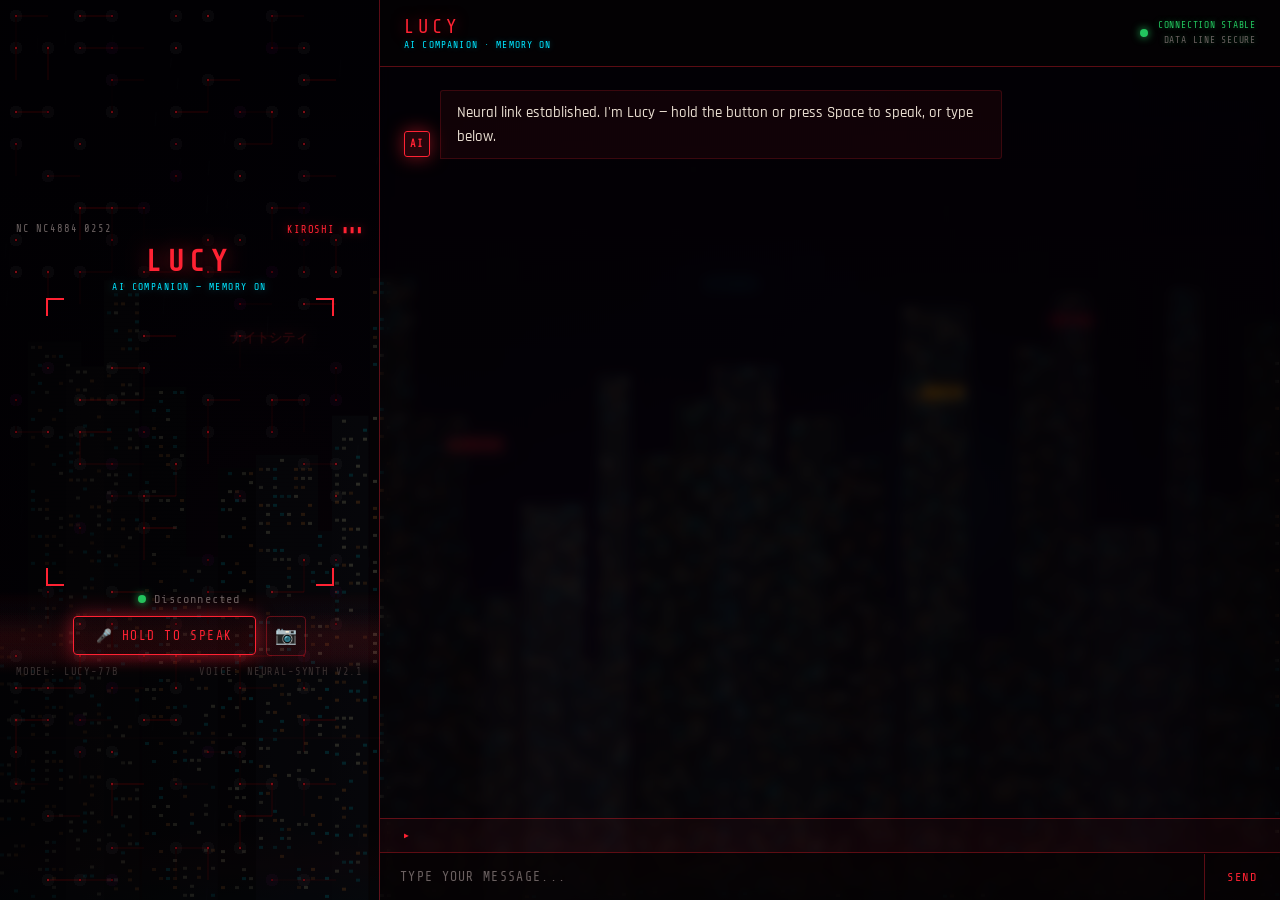
==== static/index.html @ e0f34bc4 "Lucy AI - initial commit" ====
<!DOCTYPE html>
<html lang="en">
<head>
  <meta charset="UTF-8">
  <meta name="viewport" content="width=device-width, initial-scale=1.0">
  <title>LUCY — AI COMPANION</title>
  <link rel="preconnect" href="https://fonts.googleapis.com">
  <link href="https://fonts.googleapis.com/css2?family=Share+Tech+Mono&family=Rajdhani:wght@400;600;700&display=swap" rel="stylesheet">
  <link rel="stylesheet" href="/static/style.css">
</head>
<body>

<canvas id="bg-canvas"></canvas>
<div id="bg-overlay"></div>

<div id="app">

  <!-- ── Character panel ── -->
  <div id="character-panel">
    <canvas id="hack-canvas"></canvas>

    <div class="hud-row top-hud">
      <span class="hud-tag">NC NC4884 0252</span>
      <span class="hud-tag accent">KIROSHI ▮▮▮</span>
    </div>

    <div id="character-name">LUCY</div>
    <div id="character-sub">AI COMPANION — MEMORY ON</div>

    <div id="live2d-wrapper">
      <canvas id="live2d-canvas"></canvas>
      <div id="lucy-wrap">
        <canvas id="lucy-canvas"></canvas>
        <div id="mouth-open-anim"></div>
      </div>
      <div class="frame-corner tl"></div>
      <div class="frame-corner tr"></div>
      <div class="frame-corner bl"></div>
      <div class="frame-corner br"></div>
      <div class="scanlines"></div>
    </div>

    <div id="status-row">
      <div id="status-dot"></div>
      <span id="status-text">READY_</span>
    </div>

    <div id="controls">
      <button id="ptt-btn" title="Hold SPACE or hold this button">
        <span id="ptt-icon">🎤</span>
        <span id="ptt-label">HOLD TO SPEAK</span>
      </button>
      <button id="cam-btn" title="Toggle camera">📷</button>
    </div>

    <div id="camera-wrap">
      <video id="camera-feed" autoplay muted playsinline title="Click to snap"></video>
      <div id="snap-overlay">
        <img id="snap-img" src="" alt="" title="Click to re-snap">
      </div>
    </div>

    <div class="hud-row bottom-hud">
      <span class="hud-tag dim">MODEL: LUCY-77B</span>
      <span class="hud-tag dim">VOICE: NEURAL-SYNTH V2.1</span>
    </div>
  </div>

  <!-- ── Chat panel ── -->
  <div id="chat-panel">
    <div id="chat-header">
      <div>
        <div id="chat-title">LUCY</div>
        <div id="chat-subtitle">AI COMPANION · MEMORY ON</div>
      </div>
      <div id="conn-status">
        <div id="header-dot"></div>
        <span class="conn-label">CONNECTION STABLE<br><span class="dim">DATA LINE SECURE</span></span>
      </div>
    </div>

    <div id="messages"></div>

    <div id="live-transcript" hidden>
      <span id="transcript-text"></span>
    </div>

    <div id="snap-attached" hidden>
      <img id="snap-img" src="" alt="">
      <span id="snap-clear-btn">✕</span>
    </div>
    <div id="text-input-row">
      <input id="text-input" type="text" placeholder="TYPE YOUR MESSAGE..." autocomplete="off" spellcheck="false">
      <button id="send-btn">SEND</button>
    </div>
  </div>

</div>

<script src="https://cubism.live2d.com/sdk-web/cubismcore/live2dcubismcore.min.js"></script>
<script src="https://cdn.jsdelivr.net/npm/pixi.js@6.5.10/dist/pixi.min.js"></script>
<script src="https://cdn.jsdelivr.net/npm/pixi-live2d-display@0.4.0/dist/cubism4.min.js"></script>
<script src="/static/app.js"></script>
</body>
</html>
---- static/style.css ----
/* ─── Reset & base ─────────────────────────────────────── */
*, *::before, *::after { box-sizing: border-box; margin: 0; padding: 0; }

:root {
  --red:       #ff2233;
  --dark-red:  #cc0011;
  --red-glow:  rgba(255, 34, 51, 0.5);
  --cyan:      #00e5ff;
  --cyan-dim:  rgba(0, 229, 255, 0.15);
  --bg:        #070a0f;
  --panel:     rgba(8, 4, 6, 0.88);
  --border:    rgba(255, 34, 51, 0.35);
  --text:      #e8ddd0;
  --text-dim:  #6a6060;
  --glow:      0 0 18px var(--red-glow);
}

html, body { height: 100%; overflow: hidden; }

body {
  font-family: 'Rajdhani', 'Segoe UI', system-ui, sans-serif;
  background: var(--bg);
  color: var(--text);
  user-select: none;
}

/* ─── Background ────────────────────────────────────────── */
#bg-canvas {
  position: fixed; inset: 0; z-index: 0;
  width: 100%; height: 100%;
}
#bg-overlay {
  position: fixed; inset: 0; z-index: 1;
  background:
    linear-gradient(90deg, rgba(4,2,6,0.82) 0%, rgba(4,2,6,0.45) 30%, rgba(4,2,6,0.25) 60%, rgba(4,2,6,0.6) 100%);
  pointer-events: none;
}

/* ─── Layout ────────────────────────────────────────────── */
#app {
  position: relative; z-index: 2;
  display: flex;
  height: 100vh;
}

/* ─── Character panel ───────────────────────────────────── */
#character-panel {
  width: 380px;
  flex-shrink: 0;
  display: flex;
  flex-direction: column;
  align-items: center;
  justify-content: center;
  padding: 20px 16px;
  gap: 10px;
  border-right: 1px solid var(--border);
  background: transparent;
  position: relative;
  overflow: hidden;
}

#hack-canvas {
  position: absolute;
  inset: 0;
  width: 100%;
  height: 100%;
  z-index: 0;
  opacity: 0.85;
}

#character-panel > *:not(#hack-canvas) {
  position: relative;
  z-index: 1;
}

/* HUD rows */
.hud-row {
  width: 100%;
  display: flex;
  justify-content: space-between;
  align-items: center;
}
.hud-tag {
  font-family: 'Share Tech Mono', monospace;
  font-size: 0.65rem;
  color: var(--text-dim);
  letter-spacing: 0.08em;
}
.hud-tag.accent { color: var(--red); text-shadow: 0 0 8px var(--red-glow); }
.hud-tag.dim    { color: #3a3030; }

#character-name {
  font-family: 'Share Tech Mono', monospace;
  font-size: 1.8rem;
  font-weight: 700;
  letter-spacing: 0.2em;
  color: var(--red);
  text-shadow: 0 0 20px var(--red-glow), 0 0 40px rgba(255,34,51,0.2);
}

#character-sub {
  font-family: 'Share Tech Mono', monospace;
  font-size: 0.6rem;
  color: var(--cyan);
  letter-spacing: 0.15em;
  text-shadow: 0 0 8px rgba(0,229,255,0.4);
  margin-top: -6px;
}

/* ── Lucy frame ── */
#live2d-wrapper {
  position: relative;
  width: 280px;
  height: 280px;
}

/* Corner bracket decorations */
.frame-corner {
  position: absolute;
  width: 18px; height: 18px;
  border-color: var(--red);
  border-style: solid;
  z-index: 5;
}
.frame-corner.tl { top: -4px; left: -4px; border-width: 2px 0 0 2px; }
.frame-corner.tr { top: -4px; right: -4px; border-width: 2px 2px 0 0; }
.frame-corner.bl { bottom: -4px; left: -4px; border-width: 0 0 2px 2px; }
.frame-corner.br { bottom: -4px; right: -4px; border-width: 0 2px 2px 0; }

/* Scanline overlay */
.scanlines {
  position: absolute; inset: 0; z-index: 4;
  background: repeating-linear-gradient(
    0deg,
    transparent,
    transparent 3px,
    rgba(0,0,0,0.08) 3px,
    rgba(0,0,0,0.08) 4px
  );
  pointer-events: none;
  border-radius: 4px;
}

#live2d-canvas {
  position: absolute; inset: 0;
  width: 100%; height: 100%;
  display: none;
}

/* ── Lucy PNG ── */
#lucy-wrap {
  position: relative;
  width: 280px;
  height: 280px;
  animation: idle-breathe 4s ease-in-out infinite;
  transform-origin: center bottom;
  filter: drop-shadow(0 0 20px rgba(255,34,51,0.2));
}

#lucy-canvas {
  width: 100%;
  height: 100%;
  pointer-events: none;
  user-select: none;
}

#mouth-open-anim {
  position: absolute;
  background: #c05060;
  border-radius: 2px 2px 50% 50%;
  box-shadow: inset 0 2px 4px rgba(80,0,20,0.3);
  transform: scaleY(0);
  transform-origin: top center;
  transition: transform 0.08s ease;
  pointer-events: none;
}

#lucy-wrap.talking { animation: talking-bounce 0.28s ease-in-out infinite alternate; }
#lucy-wrap.thinking { animation: thinking-sway 1.2s ease-in-out infinite alternate; }

@keyframes idle-breathe {
  0%, 100% { transform: translateY(0px);  }
  50%       { transform: translateY(-6px); }
}
@keyframes talking-bounce {
  from { transform: translateY(0px); }
  to   { transform: translateY(-4px); }
}
@keyframes thinking-sway {
  from { transform: rotate(-1.5deg) translateY(-2px); }
  to   { transform: rotate(1.5deg)  translateY(-4px); }
}

/* ─── Status row ────────────────────────────────────────── */
#status-row {
  display: flex;
  align-items: center;
  gap: 8px;
  font-family: 'Share Tech Mono', monospace;
  font-size: 0.75rem;
  color: var(--text-dim);
  letter-spacing: 0.1em;
}

#status-dot {
  width: 8px; height: 8px;
  border-radius: 50%;
  background: #22c55e;
  box-shadow: 0 0 8px #22c55e;
  transition: background 0.3s, box-shadow 0.3s;
}
#status-dot.thinking { background: #f59e0b; box-shadow: 0 0 8px #f59e0b; animation: pulse 0.8s infinite; }
#status-dot.speaking { background: var(--red);  box-shadow: var(--glow); animation: pulse 0.4s infinite; }
#status-dot.listening { background: var(--cyan); box-shadow: 0 0 12px var(--cyan); animation: pulse 0.6s infinite; }

@keyframes pulse {
  0%, 100% { opacity: 1; transform: scale(1);   }
  50%       { opacity: 0.5; transform: scale(1.4); }
}

/* ─── Controls ──────────────────────────────────────────── */
#controls {
  display: flex;
  gap: 10px;
  align-items: center;
}

#ptt-btn {
  display: flex;
  align-items: center;
  gap: 8px;
  padding: 11px 22px;
  background: transparent;
  border: 1px solid var(--red);
  border-radius: 4px;
  color: var(--red);
  font-family: 'Share Tech Mono', monospace;
  font-size: 0.8rem;
  letter-spacing: 0.12em;
  cursor: pointer;
  transition: all 0.15s;
  box-shadow: var(--glow), inset 0 0 20px rgba(255,34,51,0.05);
}
#ptt-btn:hover {
  background: rgba(255,34,51,0.1);
  box-shadow: 0 0 30px var(--red-glow);
}
#ptt-btn.active {
  background: rgba(255,34,51,0.18);
  box-shadow: 0 0 40px var(--red-glow), inset 0 0 20px rgba(255,34,51,0.1);
  animation: ring 0.5s ease infinite;
}
@keyframes ring {
  0%, 100% { box-shadow: var(--glow); }
  50%       { box-shadow: 0 0 40px rgba(255,34,51,0.8); }
}

#cam-btn {
  width: 40px; height: 40px;
  border-radius: 4px;
  border: 1px solid var(--border);
  background: transparent;
  color: var(--text-dim);
  font-size: 1.1rem;
  cursor: pointer;
  transition: all 0.2s;
  display: flex; align-items: center; justify-content: center;
}
#cam-btn:hover { border-color: var(--red); color: var(--red); box-shadow: var(--glow); }
#cam-btn.active { border-color: var(--cyan); color: var(--cyan); }

#camera-wrap {
  position: relative;
  width: 100%;
  max-width: 240px;
  display: none;
}
#camera-wrap.visible { display: block; }

#camera-feed {
  width: 100%;
  border-radius: 4px;
  border: 1px solid var(--border);
  display: block;
  cursor: crosshair;
}

#snap-overlay img {
  cursor: crosshair;
}

#snap-btn {
  display: block;
  width: 100%;
  padding: 6px 0;
  background: rgba(4, 1, 3, 0.85);
  border: none;
  border-top: 1px solid var(--red);
  color: var(--red);
  font-family: 'Share Tech Mono', monospace;
  font-size: 0.72rem;
  letter-spacing: 0.2em;
  cursor: pointer;
  transition: all 0.15s;
  text-shadow: 0 0 6px var(--red-glow);
}
#snap-btn:hover {
  background: rgba(255,34,51,0.12);
  color: #ff4455;
}
#snap-btn.snapped {
  border-top-color: var(--cyan);
  color: var(--cyan);
  text-shadow: 0 0 8px rgba(0,229,255,0.7);
  background: rgba(0,229,255,0.06);
}

#snap-overlay {
  position: absolute;
  inset: 0;
  z-index: 5;
  display: none;
}
#snap-overlay.active {
  display: block;
}
#snap-overlay img {
  width: 100%;
  height: 100%;
  object-fit: cover;
  display: block;
}

/* ─── Chat panel ────────────────────────────────────────── */
#chat-panel {
  flex: 1;
  display: flex;
  flex-direction: column;
  overflow: hidden;
  background: rgba(3, 1, 3, 0.55);
  backdrop-filter: blur(6px);
}

#chat-header {
  display: flex;
  justify-content: space-between;
  align-items: center;
  padding: 16px 24px;
  border-bottom: 1px solid var(--border);
  background: rgba(6, 2, 4, 0.6);
}

#chat-title {
  font-family: 'Share Tech Mono', monospace;
  font-size: 1.2rem;
  letter-spacing: 0.2em;
  color: var(--red);
  text-shadow: 0 0 14px var(--red-glow);
}
#chat-subtitle {
  font-family: 'Share Tech Mono', monospace;
  font-size: 0.6rem;
  color: var(--cyan);
  letter-spacing: 0.12em;
  margin-top: 2px;
  text-shadow: 0 0 6px rgba(0,229,255,0.3);
}

#conn-status {
  display: flex;
  align-items: center;
  gap: 10px;
  text-align: right;
}
.conn-label {
  font-family: 'Share Tech Mono', monospace;
  font-size: 0.6rem;
  color: #22c55e;
  letter-spacing: 0.08em;
  line-height: 1.6;
  text-shadow: 0 0 6px rgba(34,197,94,0.4);
}
.conn-label .dim { color: var(--text-dim); }

#header-dot {
  width: 8px; height: 8px;
  border-radius: 50%;
  background: #22c55e;
  box-shadow: 0 0 8px #22c55e;
}

/* ─── Messages ──────────────────────────────────────────── */
#messages {
  flex: 1;
  overflow-y: auto;
  padding: 20px 0 8px;
  display: flex;
  flex-direction: column;
  gap: 4px;
  scroll-behavior: smooth;
}

#messages::-webkit-scrollbar { width: 3px; }
#messages::-webkit-scrollbar-track { background: transparent; }
#messages::-webkit-scrollbar-thumb { background: var(--border); border-radius: 2px; }

.msg-row {
  display: flex;
  align-items: flex-end;
  gap: 10px;
  padding: 3px 24px;
  animation: row-in 0.3s cubic-bezier(0.34, 1.4, 0.64, 1) both;
}
@keyframes row-in {
  from { opacity: 0; transform: translateY(12px) scale(0.97); }
  to   { opacity: 1; transform: translateY(0)    scale(1);    }
}
.msg-row.user { flex-direction: row-reverse; }

.msg-avatar {
  width: 26px; height: 26px;
  border-radius: 3px;
  flex-shrink: 0;
  display: flex; align-items: center; justify-content: center;
  font-size: 0.65rem;
  font-family: 'Share Tech Mono', monospace;
  font-weight: 700;
  letter-spacing: 0.05em;
  margin-bottom: 2px;
}
.msg-row.ai   .msg-avatar {
  background: rgba(255,34,51,0.15);
  border: 1px solid var(--red);
  color: var(--red);
  box-shadow: var(--glow);
}
.msg-row.user .msg-avatar {
  background: rgba(0,229,255,0.1);
  border: 1px solid var(--cyan);
  color: var(--cyan);
}

.msg-bubble {
  max-width: 66%;
  padding: 10px 16px;
  font-family: 'Rajdhani', system-ui, sans-serif;
  font-size: 0.95rem;
  font-weight: 500;
  line-height: 1.55;
  white-space: pre-wrap;
  word-break: break-word;
  border-radius: 3px;
  transition: min-width 0.2s ease;
}
.msg-row.ai .msg-bubble {
  background: rgba(255,34,51,0.06);
  border: 1px solid rgba(255,34,51,0.18);
  border-bottom-left-radius: 0;
  color: var(--text);
}
.msg-row.user .msg-bubble {
  background: rgba(0,229,255,0.06);
  border: 1px solid rgba(0,229,255,0.18);
  border-bottom-right-radius: 0;
  color: #d0f0f8;
}

/* ── Thinking dots ── */
.bubble-dots {
  display: flex !important;
  align-items: center;
  gap: 6px;
  padding: 14px 18px !important;
}
.bubble-dots span {
  display: inline-block;
  width: 7px; height: 7px;
  border-radius: 50%;
  background: var(--red);
  flex-shrink: 0;
  animation: dot-wave 1.4s ease-in-out infinite;
}
.bubble-dots span:nth-child(1) { animation-delay: 0s;   }
.bubble-dots span:nth-child(2) { animation-delay: 0.2s; }
.bubble-dots span:nth-child(3) { animation-delay: 0.4s; }
@keyframes dot-wave {
  0%, 70%, 100% { transform: translateY(0);    opacity: 0.3; }
  35%            { transform: translateY(-7px); opacity: 1;   }
}

/* ── Streaming cursor ── */
.stream-cursor::after {
  content: '▋';
  color: var(--red);
  animation: cursor-blink 0.7s step-end infinite;
  margin-left: 1px;
}
@keyframes cursor-blink {
  0%, 100% { opacity: 1; }
  50%       { opacity: 0; }
}

/* ─── Live transcript bar ───────────────────────────────── */
#live-transcript {
  padding: 8px 24px;
  border-top: 1px solid var(--border);
  background: rgba(255,34,51,0.04);
  font-family: 'Share Tech Mono', monospace;
  font-size: 0.72rem;
  color: var(--text-dim);
  min-height: 34px;
  display: flex;
  align-items: center;
  gap: 8px;
  letter-spacing: 0.06em;
}
#live-transcript::before {
  content: '▶';
  color: var(--red);
  font-size: 0.5rem;
  animation: pulse 1s infinite;
}

/* ─── Text input ────────────────────────────────────────── */
#text-input-row {
  display: flex;
  align-items: center;
  gap: 0;
  border-top: 1px solid var(--border);
  background: rgba(6, 2, 4, 0.7);
  padding: 0;
  position: relative;
}

/* snap styles live with #camera-wrap above */

#text-input {
  flex: 1;
  background: transparent;
  border: none;
  outline: none;
  color: var(--text);
  font-family: 'Share Tech Mono', monospace;
  font-size: 0.82rem;
  letter-spacing: 0.06em;
  padding: 16px 20px;
  caret-color: var(--red);
}
#text-input::placeholder {
  color: var(--text-dim);
  letter-spacing: 0.1em;
}

#send-btn {
  padding: 16px 22px;
  background: transparent;
  border: none;
  border-left: 1px solid var(--border);
  color: var(--red);
  font-family: 'Share Tech Mono', monospace;
  font-size: 0.75rem;
  letter-spacing: 0.15em;
  cursor: pointer;
  transition: all 0.15s;
}
#send-btn:hover {
  background: rgba(255,34,51,0.1);
  box-shadow: inset 0 0 20px rgba(255,34,51,0.05);
}
#send-btn:active { transform: scale(0.97); }

/* ─── Utility ───────────────────────────────────────────── */
button { user-select: none; -webkit-tap-highlight-color: transparent; }
.dim { color: var(--text-dim); }
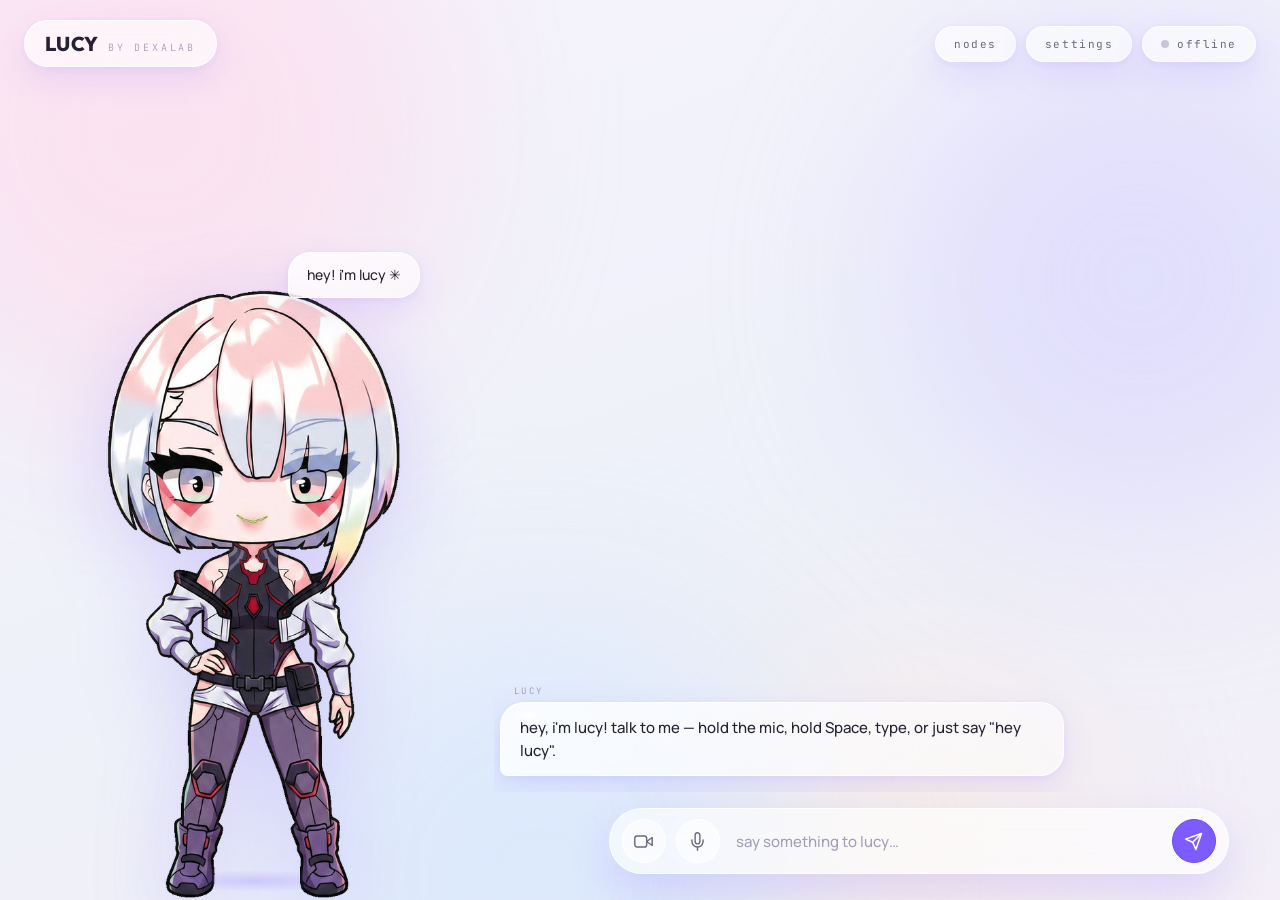
==== commit aab9cb63: "feat: checkpoint v0.196 - vision detection, settings, device wake, nicknames vision.locate plugin (L" ====
--- a/static/index.html
+++ b/static/index.html
@@ -3,103 +3,128 @@
 <head>
   <meta charset="UTF-8">
   <meta name="viewport" content="width=device-width, initial-scale=1.0">
-  <title>LUCY — AI COMPANION</title>
+  <title>LUCY — by dexalab</title>
   <link rel="preconnect" href="https://fonts.googleapis.com">
-  <link href="https://fonts.googleapis.com/css2?family=Share+Tech+Mono&family=Rajdhani:wght@400;600;700&display=swap" rel="stylesheet">
-  <link rel="stylesheet" href="/static/style.css">
+  <link rel="preconnect" href="https://fonts.gstatic.com" crossorigin>
+  <link href="https://fonts.googleapis.com/css2?family=Outfit:wght@500;700;800&family=Manrope:wght@400;500;600&family=JetBrains+Mono:wght@300;400;500&display=swap" rel="stylesheet">
+  <link rel="stylesheet" href="/static/style.css?v=20260713a">
 </head>
 <body>
 
-<canvas id="bg-canvas"></canvas>
-<div id="bg-overlay"></div>
+<!-- ── Prism background ── -->
+<div id="prism-bg" aria-hidden="true">
+  <div class="blob b1"></div>
+  <div class="blob b2"></div>
+  <div class="blob b3"></div>
+  <div class="blob b4"></div>
+</div>
 
-<div id="app">
+<!-- ── Top bar ── -->
+<header id="topbar">
+  <div id="brand">LUCY <span>by dexalab</span></div>
+  <div id="topbar-right">
+    <button id="nodes-btn" title="nodes & task log">nodes</button>
+    <button id="settings-btn" title="settings">settings</button>
+    <div id="status-chip">
+      <span id="status-dot"></span>
+      <span id="status-text">connecting…</span>
+    </div>
+  </div>
+</header>
 
-  <!-- ── Character panel ── -->
-  <div id="character-panel">
-    <canvas id="hack-canvas"></canvas>
+<!-- ── Nodes & task log panel ── -->
+<div id="task-panel" hidden>
+  <div class="tp-head">nodes</div>
+  <div id="tp-nodes" class="tp-list"></div>
+  <div class="tp-head">pair a new device</div>
+  <div id="tp-pairing" class="tp-list"></div>
+  <div class="tp-head">shared files</div>
+  <div id="tp-files" class="tp-list"></div>
+  <div class="tp-head">recent tasks</div>
+  <div id="tp-tasks" class="tp-list"></div>
+</div>
 
-    <div class="hud-row top-hud">
-      <span class="hud-tag">NC NC4884 0252</span>
-      <span class="hud-tag accent">KIROSHI ▮▮▮</span>
+<!-- ── Settings panel ── -->
+<div id="settings-panel" hidden>
+  <div class="tp-head">settings</div>
+  <div class="set-row">
+    <div class="set-text">
+      <div class="set-title">Connect devices through Lucy</div>
+      <div class="set-desc">When Lucy detects a command to connect, she will
+        automatically bring the set device online through a remote
+        wake&#8209;on&#8209;LAN signal.</div>
     </div>
+    <label class="switch">
+      <input type="checkbox" id="set-connect">
+      <span class="knob"></span>
+    </label>
+  </div>
+  <div class="set-row">
+    <div class="set-text">
+      <div class="set-title">Device to wake</div>
+      <div class="set-desc" id="set-devices-hint">paired devices appear here</div>
+    </div>
+    <select id="set-target"><option value="">auto</option></select>
+  </div>
+</div>
 
-    <div id="character-name">LUCY</div>
-    <div id="character-sub">AI COMPANION — MEMORY ON</div>
+<!-- ── Lucy ── -->
+<div id="lucy-stage">
+  <div id="lucy-bubble"><span id="lucy-bubble-text"></span></div>
+  <div id="lucy-float">
+    <div id="lucy-sprite">
+      <img id="pose-a" src="/static/poses/wave.png" alt="Lucy" draggable="false">
+      <img id="pose-b" src="/static/poses/base.png" alt="" draggable="false">
+      <video id="pose-video" muted playsinline preload="auto"></video>
+    </div>
+  </div>
+  <div id="lucy-shadow"></div>
+</div>
 
-    <div id="live2d-wrapper">
-      <canvas id="live2d-canvas"></canvas>
-      <div id="lucy-wrap">
-        <canvas id="lucy-canvas"></canvas>
-        <div id="mouth-open-anim"></div>
-      </div>
-      <div class="frame-corner tl"></div>
-      <div class="frame-corner tr"></div>
-      <div class="frame-corner bl"></div>
-      <div class="frame-corner br"></div>
-      <div class="scanlines"></div>
+<!-- ── Camera droplet ── -->
+<aside id="cam-stage">
+  <div id="cam-droplet">
+    <video id="camera-feed" autoplay muted playsinline title="click to snap"></video>
+    <canvas id="detect-overlay"></canvas>
+    <div id="detect-bar">
+      <input id="detect-query" type="text" placeholder="find anything… (empty = all objects)"
+             autocomplete="off" spellcheck="false">
     </div>
-
-    <div id="status-row">
-      <div id="status-dot"></div>
-      <span id="status-text">READY_</span>
+    <div id="snap-overlay">
+      <img id="snap-img" src="" alt="" title="click to re-snap">
+      <button id="snap-clear" title="discard snapshot">✕</button>
     </div>
-
-    <div id="controls">
-      <button id="ptt-btn" title="Hold SPACE or hold this button">
-        <span id="ptt-icon">🎤</span>
-        <span id="ptt-label">HOLD TO SPEAK</span>
-      </button>
-      <button id="cam-btn" title="Toggle camera">📷</button>
-    </div>
-
-    <div id="camera-wrap">
-      <video id="camera-feed" autoplay muted playsinline title="Click to snap"></video>
-      <div id="snap-overlay">
-        <img id="snap-img" src="" alt="" title="Click to re-snap">
+    <div id="cam-footer">
+      <span class="mono" id="cam-caption">camera · on-device</span>
+      <div id="cam-footer-right">
+        <span id="detect-stats" class="mono"></span>
+        <button id="detect-btn" title="live detection — LocateAnything-3B"><i></i> detect</button>
+        <span id="cam-live"><i></i> live</span>
       </div>
     </div>
+  </div>
+</aside>
 
-    <div class="hud-row bottom-hud">
-      <span class="hud-tag dim">MODEL: LUCY-77B</span>
-      <span class="hud-tag dim">VOICE: NEURAL-SYNTH V2.1</span>
-    </div>
-  </div>
+<!-- ── Chat flow ── -->
+<main id="chat-flow">
+  <div id="messages"></div>
+</main>
 
-  <!-- ── Chat panel ── -->
-  <div id="chat-panel">
-    <div id="chat-header">
-      <div>
-        <div id="chat-title">LUCY</div>
-        <div id="chat-subtitle">AI COMPANION · MEMORY ON</div>
-      </div>
-      <div id="conn-status">
-        <div id="header-dot"></div>
-        <span class="conn-label">CONNECTION STABLE<br><span class="dim">DATA LINE SECURE</span></span>
-      </div>
-    </div>
-
-    <div id="messages"></div>
-
-    <div id="live-transcript" hidden>
-      <span id="transcript-text"></span>
-    </div>
-
-    <div id="snap-attached" hidden>
-      <img id="snap-img" src="" alt="">
-      <span id="snap-clear-btn">✕</span>
-    </div>
-    <div id="text-input-row">
-      <input id="text-input" type="text" placeholder="TYPE YOUR MESSAGE..." autocomplete="off" spellcheck="false">
-      <button id="send-btn">SEND</button>
-    </div>
-  </div>
-
+<!-- ── Input dock ── -->
+<div id="dock">
+  <button id="cam-btn" title="toggle camera" aria-label="toggle camera">
+    <svg viewBox="0 0 24 24" fill="none" stroke="currentColor" stroke-width="1.8" stroke-linecap="round" stroke-linejoin="round"><path d="M23 7l-7 5 7 5V7z"/><rect x="1" y="5" width="15" height="14" rx="3"/></svg>
+  </button>
+  <button id="ptt-btn" title="hold to speak (or hold Space)" aria-label="hold to speak">
+    <svg viewBox="0 0 24 24" fill="none" stroke="currentColor" stroke-width="1.8" stroke-linecap="round" stroke-linejoin="round"><path d="M12 1a3 3 0 0 0-3 3v8a3 3 0 0 0 6 0V4a3 3 0 0 0-3-3z"/><path d="M19 10v2a7 7 0 0 1-14 0v-2"/><line x1="12" y1="19" x2="12" y2="23"/></svg>
+    <span id="ptt-ring"></span>
+  </button>
+  <input id="text-input" type="text" placeholder="say something to lucy…" autocomplete="off" spellcheck="false">
+  <button id="send-btn" title="send" aria-label="send">
+    <svg viewBox="0 0 24 24" fill="none" stroke="currentColor" stroke-width="2" stroke-linecap="round" stroke-linejoin="round"><line x1="22" y1="2" x2="11" y2="13"/><polygon points="22 2 15 22 11 13 2 9 22 2"/></svg>
+  </button>
 </div>
 
-<script src="https://cubism.live2d.com/sdk-web/cubismcore/live2dcubismcore.min.js"></script>
-<script src="https://cdn.jsdelivr.net/npm/pixi.js@6.5.10/dist/pixi.min.js"></script>
-<script src="https://cdn.jsdelivr.net/npm/pixi-live2d-display@0.4.0/dist/cubism4.min.js"></script>
-<script src="/static/app.js"></script>
+<script src="/static/app.js?v=20260713b"></script>
 </body>
 </html>
--- a/static/style.css
+++ b/static/style.css
@@ -1,574 +1,736 @@
-/* ─── Reset & base ─────────────────────────────────────── */
-*, *::before, *::after { box-sizing: border-box; margin: 0; padding: 0; }
+/* ═══════════════════════════════════════════════════════════
+   LUCY — light prism UI
+   Lucy left · chat right (floating droplets)
+   camera mode: camera left · lucy right
+   ═══════════════════════════════════════════════════════════ */
 
 :root {
-  --red:       #ff2233;
-  --dark-red:  #cc0011;
-  --red-glow:  rgba(255, 34, 51, 0.5);
-  --cyan:      #00e5ff;
-  --cyan-dim:  rgba(0, 229, 255, 0.15);
-  --bg:        #070a0f;
-  --panel:     rgba(8, 4, 6, 0.88);
-  --border:    rgba(255, 34, 51, 0.35);
-  --text:      #e8ddd0;
-  --text-dim:  #6a6060;
-  --glow:      0 0 18px var(--red-glow);
-}
-
-html, body { height: 100%; overflow: hidden; }
-
-body {
-  font-family: 'Rajdhani', 'Segoe UI', system-ui, sans-serif;
-  background: var(--bg);
-  color: var(--text);
-  user-select: none;
-}
-
-/* ─── Background ────────────────────────────────────────── */
-#bg-canvas {
-  position: fixed; inset: 0; z-index: 0;
-  width: 100%; height: 100%;
-}
-#bg-overlay {
-  position: fixed; inset: 0; z-index: 1;
-  background:
-    linear-gradient(90deg, rgba(4,2,6,0.82) 0%, rgba(4,2,6,0.45) 30%, rgba(4,2,6,0.25) 60%, rgba(4,2,6,0.6) 100%);
+  --ink:        #262233;
+  --ink-soft:   #6e6880;
+  --ink-faint:  #a49ebc;
+  --accent:     #7c5cff;
+  --accent-2:   #6a4af0;
+  --pink:       #ffd6e8;
+  --lavender:   #d7d0ff;
+  --ice:        #cde4ff;
+  --peach:      #ffe9d2;
+  --glass:      rgba(255, 255, 255, 0.62);
+  --glass-soft: rgba(255, 255, 255, 0.40);
+  --glass-edge: rgba(255, 255, 255, 0.85);
+  --drop-shadow: 0 12px 32px rgba(124, 92, 255, 0.13), 0 2px 8px rgba(124, 92, 255, 0.07);
+  --ease-spring: cubic-bezier(0.34, 1.4, 0.44, 1);
+  --ease-smooth: cubic-bezier(0.45, 0.05, 0.15, 1);
+}
+
+* { box-sizing: border-box; margin: 0; padding: 0; }
+
+html, body {
+  height: 100%;
+  overflow: hidden;
+  font-family: 'Manrope', sans-serif;
+  color: var(--ink);
+  -webkit-font-smoothing: antialiased;
+}
+
+.mono { font-family: 'JetBrains Mono', monospace; }
+
+/* ── Prism background ─────────────────────────────────────── */
+#prism-bg {
+  position: fixed; inset: 0;
+  background: linear-gradient(160deg, #f6f3fc 0%, #eef1f9 55%, #f3eef7 100%);
+  z-index: 0;
+}
+.blob {
+  position: absolute;
+  border-radius: 50%;
+  filter: blur(90px);
+  opacity: 0.55;
+  will-change: transform;
+}
+.b1 { width: 44vw; height: 44vw; left: -10vw; top: -12vw; background: var(--pink);     animation: drift1 34s ease-in-out infinite alternate; }
+.b2 { width: 38vw; height: 38vw; right: -8vw; top: 4vh;   background: var(--lavender); animation: drift2 40s ease-in-out infinite alternate; }
+.b3 { width: 40vw; height: 40vw; left: 22vw;  bottom: -18vw; background: var(--ice);   animation: drift3 46s ease-in-out infinite alternate; }
+.b4 { width: 24vw; height: 24vw; right: 16vw; bottom: -6vw; background: var(--peach);  animation: drift1 52s ease-in-out infinite alternate-reverse; opacity: 0.4; }
+
+@keyframes drift1 { to { transform: translate(6vw, 5vh) scale(1.12); } }
+@keyframes drift2 { to { transform: translate(-5vw, 7vh) scale(0.92); } }
+@keyframes drift3 { to { transform: translate(4vw, -6vh) scale(1.08); } }
+
+/* ── Top bar ──────────────────────────────────────────────── */
+#topbar {
+  position: fixed; top: 20px; left: 24px; right: 24px;
+  display: flex; justify-content: space-between; align-items: center;
+  z-index: 40;
   pointer-events: none;
 }
-
-/* ─── Layout ────────────────────────────────────────────── */
-#app {
-  position: relative; z-index: 2;
+#topbar-right { display: flex; align-items: center; gap: 10px; }
+#nodes-btn, #settings-btn {
+  pointer-events: auto;
+  cursor: pointer;
+  font-family: 'JetBrains Mono', monospace;
+  font-size: 11px;
+  letter-spacing: 0.14em;
+  color: var(--ink-soft);
+  padding: 10px 18px;
+  background: var(--glass);
+  backdrop-filter: blur(18px);
+  -webkit-backdrop-filter: blur(18px);
+  border: 1px solid var(--glass-edge);
+  border-radius: 999px;
+  box-shadow: var(--drop-shadow);
+  transition: color 0.25s, transform 0.25s var(--ease-spring);
+}
+#nodes-btn:hover, #settings-btn:hover { color: var(--accent); transform: translateY(-1px); }
+#nodes-btn.open, #settings-btn.open { color: var(--accent); }
+#brand {
+  font-family: 'Outfit', sans-serif;
+  font-weight: 800;
+  font-size: 20px;
+  letter-spacing: 0.02em;
+  padding: 10px 20px;
+  background: var(--glass);
+  backdrop-filter: blur(18px);
+  -webkit-backdrop-filter: blur(18px);
+  border: 1px solid var(--glass-edge);
+  border-radius: 999px;
+  box-shadow: var(--drop-shadow);
+}
+#brand span {
+  font-family: 'JetBrains Mono', monospace;
+  font-weight: 300;
+  font-size: 10px;
+  letter-spacing: 0.28em;
+  text-transform: uppercase;
+  color: var(--ink-faint);
+  margin-left: 6px;
+}
+#status-chip {
+  display: flex; align-items: center; gap: 8px;
+  font-family: 'JetBrains Mono', monospace;
+  font-size: 11px;
+  letter-spacing: 0.14em;
+  color: var(--ink-soft);
+  padding: 10px 18px;
+  background: var(--glass);
+  backdrop-filter: blur(18px);
+  -webkit-backdrop-filter: blur(18px);
+  border: 1px solid var(--glass-edge);
+  border-radius: 999px;
+  box-shadow: var(--drop-shadow);
+}
+#status-dot {
+  width: 8px; height: 8px; border-radius: 50%;
+  background: #3ecf8e;
+  box-shadow: 0 0 8px rgba(62, 207, 142, 0.7);
+  transition: background 0.3s, box-shadow 0.3s;
+}
+#status-dot.listening { background: var(--accent);  box-shadow: 0 0 10px rgba(124,92,255,0.8); animation: pulse-dot 1.1s ease-in-out infinite; }
+#status-dot.thinking  { background: #f5a15c; box-shadow: 0 0 10px rgba(245,161,92,0.8);  animation: pulse-dot 0.9s ease-in-out infinite; }
+#status-dot.speaking  { background: #ff7eb6; box-shadow: 0 0 10px rgba(255,126,182,0.8); animation: pulse-dot 0.7s ease-in-out infinite; }
+#status-dot.off       { background: #c9c4d8; box-shadow: none; }
+@keyframes pulse-dot { 50% { transform: scale(1.45); } }
+
+/* ── Nodes & task log panel ───────────────────────────────── */
+#task-panel, #settings-panel {
+  position: fixed;
+  top: 74px; right: 24px;
+  width: 360px;
+  max-height: 62vh;
+  overflow-y: auto;
+  z-index: 45;
+  padding: 16px 18px;
+  background: linear-gradient(135deg, rgba(255,255,255,0.88), rgba(255,255,255,0.62));
+  backdrop-filter: blur(22px);
+  -webkit-backdrop-filter: blur(22px);
+  border: 1px solid var(--glass-edge);
+  border-radius: 24px 8px 24px 24px;
+  box-shadow: var(--drop-shadow);
+  animation: droplet-in 0.4s var(--ease-spring);
+  scrollbar-width: none;
+}
+#task-panel::-webkit-scrollbar, #settings-panel::-webkit-scrollbar { display: none; }
+
+/* ── Settings rows ────────────────────────────────────────── */
+.set-row {
   display: flex;
-  height: 100vh;
-}
-
-/* ─── Character panel ───────────────────────────────────── */
-#character-panel {
-  width: 380px;
-  flex-shrink: 0;
+  align-items: center;
+  justify-content: space-between;
+  gap: 14px;
+  padding: 10px 4px;
+}
+.set-title {
+  font: 600 12.5px 'Manrope', sans-serif;
+  color: var(--ink);
+}
+.set-desc {
+  font: 400 11px 'Manrope', sans-serif;
+  color: var(--ink-soft);
+  margin-top: 3px;
+  line-height: 1.5;
+}
+.switch { position: relative; width: 40px; height: 22px; flex: none; cursor: pointer; }
+.switch input { opacity: 0; width: 0; height: 0; }
+.switch .knob {
+  position: absolute; inset: 0;
+  border-radius: 999px;
+  background: rgba(124, 92, 255, 0.16);
+  border: 1px solid var(--glass-edge);
+  transition: background 0.25s;
+}
+.switch .knob::after {
+  content: '';
+  position: absolute; top: 2px; left: 2px;
+  width: 16px; height: 16px;
+  border-radius: 50%;
+  background: #fff;
+  box-shadow: 0 1px 4px rgba(38, 34, 51, 0.3);
+  transition: transform 0.25s var(--ease-spring);
+}
+.switch input:checked + .knob { background: var(--accent); }
+.switch input:checked + .knob::after { transform: translateX(18px); }
+#set-target {
+  flex: none;
+  max-width: 140px;
+  font: 500 11px 'JetBrains Mono', monospace;
+  padding: 6px 8px;
+  border-radius: 10px;
+  border: 1px solid var(--glass-edge);
+  background: var(--glass-soft);
+  color: var(--ink);
+  outline: none;
+  cursor: pointer;
+}
+.tp-pairing-cmd {
+  word-break: break-all;
+  cursor: copy;
+  user-select: all;
+}
+.tp-pairing-cmd:hover { color: var(--accent); }
+.tp-head {
+  font-family: 'JetBrains Mono', monospace;
+  font-size: 9px;
+  letter-spacing: 0.28em;
+  text-transform: uppercase;
+  color: var(--ink-faint);
+  margin: 10px 2px 6px;
+}
+.tp-head:first-child { margin-top: 0; }
+.tp-list { display: flex; flex-direction: column; gap: 5px; }
+.tp-row {
+  font-family: 'JetBrains Mono', monospace;
+  font-size: 11px;
+  line-height: 1.5;
+  color: var(--ink-soft);
+  padding: 7px 10px;
+  background: rgba(255,255,255,0.55);
+  border: 1px solid rgba(255,255,255,0.8);
+  border-radius: 12px;
+}
+.tp-row b { color: var(--ink); font-weight: 600; }
+.tp-caps { color: var(--ink-faint); font-size: 10px; }
+.tp-ok    { color: #2fae76; }
+.tp-fail  { color: #d9536f; }
+.tp-away  { color: var(--ink-faint); }
+
+/* ── Lucy stage ───────────────────────────────────────────── */
+#lucy-stage {
+  position: fixed;
+  bottom: 0;
+  left: 3vw;
+  width: min(38vw, 430px);
+  height: 76vh;
+  z-index: 20;
   display: flex;
-  flex-direction: column;
-  align-items: center;
+  align-items: flex-end;
   justify-content: center;
-  padding: 20px 16px;
-  gap: 10px;
-  border-right: 1px solid var(--border);
-  background: transparent;
+  transition: left 0.95s var(--ease-smooth), width 0.95s var(--ease-smooth), transform 0.95s var(--ease-smooth);
+  pointer-events: none;
+}
+body.camera-mode #lucy-stage {
+  left: calc(97vw - min(30vw, 360px));
+  width: min(30vw, 360px);
+}
+
+#lucy-float {
   position: relative;
-  overflow: hidden;
-}
-
-#hack-canvas {
-  position: absolute;
-  inset: 0;
   width: 100%;
   height: 100%;
-  z-index: 0;
-  opacity: 0.85;
-}
-
-#character-panel > *:not(#hack-canvas) {
+  display: flex;
+  align-items: flex-end;
+  justify-content: center;
+  animation: lucy-hover 5.2s ease-in-out infinite;
+  pointer-events: none;
+}
+@keyframes lucy-hover {
+  0%, 100% { transform: translateY(0); }
+  50%      { transform: translateY(-12px); }
+}
+
+#lucy-sprite {
   position: relative;
-  z-index: 1;
-}
-
-/* HUD rows */
-.hud-row {
+  height: min(68vh, 640px);
+  aspect-ratio: 440 / 900;
+  pointer-events: auto;
+  cursor: pointer;
+  transition: transform 0.6s var(--ease-spring), filter 0.4s;
+  filter: drop-shadow(0 18px 40px rgba(124, 92, 255, 0.22));
+}
+#lucy-sprite.mirror { transform: scaleX(-1); }
+#lucy-sprite.talking { animation: talk-bob 0.42s ease-in-out infinite alternate; }
+@keyframes talk-bob { to { translate: 0 -6px; } }
+
+#lucy-sprite img {
+  position: absolute; inset: 0;
+  width: 100%; height: 100%;
+  object-fit: contain;
+  object-position: bottom;
+  transition: opacity 0.34s ease;
+  user-select: none;
+}
+#pose-b { opacity: 0; }
+
+/* animated clip layer — height-anchored so Lucy stays the same size,
+   wider frame allowed to overflow the sprite box for arm room */
+#pose-video {
+  position: absolute;
+  bottom: 0;
+  left: 50%;
+  transform: translateX(-50%);
+  height: 103%;
+  width: auto;
+  opacity: 0;
+  pointer-events: none;
+  transition: opacity 0.34s ease;
+}
+#lucy-sprite.video-active #pose-video { opacity: 1; }
+#lucy-sprite.video-active img { opacity: 0 !important; }
+
+#lucy-shadow {
+  position: absolute;
+  bottom: 8px;
+  left: 50%;
+  transform: translateX(-50%);
+  width: 46%;
+  height: 22px;
+  border-radius: 50%;
+  background: radial-gradient(ellipse, rgba(124, 92, 255, 0.22), transparent 70%);
+  animation: shadow-breathe 5.2s ease-in-out infinite;
+}
+@keyframes shadow-breathe {
+  0%, 100% { transform: translateX(-50%) scaleX(1); opacity: 1; }
+  50%      { transform: translateX(-50%) scaleX(0.86); opacity: 0.7; }
+}
+
+/* ── Lucy speech bubble ───────────────────────────────────── */
+#lucy-bubble {
+  position: absolute;
+  top: 4vh;
+  left: 58%;
+  max-width: 240px;
+  padding: 12px 18px;
+  font-size: 14px;
+  font-weight: 500;
+  line-height: 1.45;
+  background: linear-gradient(135deg, rgba(255,255,255,0.85), rgba(255,255,255,0.55));
+  backdrop-filter: blur(16px);
+  -webkit-backdrop-filter: blur(16px);
+  border: 1px solid var(--glass-edge);
+  border-radius: 22px 22px 22px 6px;
+  box-shadow: var(--drop-shadow);
+  z-index: 25;
+  opacity: 0;
+  transform: translateY(8px) scale(0.9);
+  transform-origin: bottom left;
+  transition: opacity 0.35s var(--ease-spring), transform 0.35s var(--ease-spring);
+  pointer-events: none;
+}
+#lucy-bubble.show { opacity: 1; transform: translateY(0) scale(1); }
+body.camera-mode #lucy-bubble {
+  left: auto; right: 58%;
+  border-radius: 22px 22px 6px 22px;
+  transform-origin: bottom right;
+}
+
+/* ── Camera droplet ───────────────────────────────────────── */
+#cam-stage {
+  position: fixed;
+  left: 3vw;
+  bottom: 13vh;
+  width: min(42vw, 560px);
+  z-index: 22;
+  transform: translateX(-130%) scale(0.94);
+  opacity: 0;
+  transition: transform 0.95s var(--ease-smooth), opacity 0.6s ease;
+  pointer-events: none;
+}
+body.camera-mode #cam-stage {
+  transform: translateX(0) scale(1);
+  opacity: 1;
+  pointer-events: auto;
+}
+#cam-droplet {
+  position: relative;
+  border-radius: 36px 36px 36px 14px;
+  overflow: hidden;
+  background: var(--glass-soft);
+  backdrop-filter: blur(20px);
+  -webkit-backdrop-filter: blur(20px);
+  border: 1px solid var(--glass-edge);
+  box-shadow: 0 24px 60px rgba(124, 92, 255, 0.20), 0 4px 14px rgba(124, 92, 255, 0.10);
+}
+#camera-feed {
+  display: block;
   width: 100%;
+  aspect-ratio: 4 / 3;
+  object-fit: cover;
+  cursor: crosshair;
+}
+#detect-overlay {
+  position: absolute;
+  top: 0; left: 0;
+  width: 100%;
+  aspect-ratio: 4 / 3;
+  pointer-events: none;   /* clicks fall through to the video (snap) */
+  z-index: 2;
+}
+#detect-bar {
+  position: absolute;
+  top: 12px; left: 14px; right: 14px;
+  z-index: 4;
+  display: none;
+}
+#cam-droplet.detecting #detect-bar { display: block; }
+#detect-query {
+  width: 100%;
+  padding: 9px 16px;
+  border: 1px solid var(--glass-edge);
+  border-radius: 999px;
+  background: rgba(38, 34, 51, 0.45);
+  color: #fff;
+  backdrop-filter: blur(10px);
+  -webkit-backdrop-filter: blur(10px);
+  font: 500 12px 'Manrope', sans-serif;
+  letter-spacing: 0.02em;
+  outline: none;
+  transition: background 0.2s, border-color 0.2s;
+}
+#detect-query::placeholder { color: rgba(255, 255, 255, 0.55); }
+#detect-query:focus { background: rgba(38, 34, 51, 0.65); border-color: rgba(124, 92, 255, 0.6); }
+
+#snap-overlay {
+  position: absolute; inset: 0 0 42px 0;
+  display: none;
+  z-index: 3;
+}
+#snap-overlay.active { display: block; }
+#snap-overlay img {
+  width: 100%; height: 100%;
+  object-fit: cover;
+  cursor: pointer;
+  animation: snap-flash 0.4s ease;
+}
+@keyframes snap-flash {
+  0% { filter: brightness(2.2) saturate(0.4); }
+  100% { filter: brightness(1); }
+}
+#snap-clear {
+  position: absolute; top: 12px; right: 12px;
+  width: 32px; height: 32px;
+  border: none;
+  border-radius: 50%;
+  background: rgba(38, 34, 51, 0.55);
+  color: white;
+  font-size: 14px;
+  cursor: pointer;
+  backdrop-filter: blur(8px);
+  transition: transform 0.2s var(--ease-spring), background 0.2s;
+}
+#snap-clear:hover { transform: scale(1.12); background: rgba(38, 34, 51, 0.8); }
+
+#cam-footer {
   display: flex;
   justify-content: space-between;
   align-items: center;
-}
-.hud-tag {
-  font-family: 'Share Tech Mono', monospace;
-  font-size: 0.65rem;
-  color: var(--text-dim);
+  flex-wrap: wrap;
+  gap: 4px 12px;
+  padding: 11px 20px;
+  font-size: 10px;
+  letter-spacing: 0.22em;
+  text-transform: uppercase;
+  color: var(--ink-soft);
+}
+#cam-footer-right {
+  display: flex; align-items: center; gap: 14px;
+}
+#detect-stats {
+  font-family: 'JetBrains Mono', monospace;
+  color: var(--ink-soft);
+  text-transform: none;
+  letter-spacing: 0.06em;
+  white-space: nowrap;
+}
+#detect-btn { white-space: nowrap; }
+#detect-btn {
+  font-family: 'JetBrains Mono', monospace;
+  display: flex; align-items: center; gap: 6px;
+  border: none; background: none; padding: 0;
+  font-size: 10px;
+  letter-spacing: 0.22em;
+  text-transform: uppercase;
+  color: var(--ink-soft);
+  cursor: pointer;
+  transition: color 0.2s;
+}
+#detect-btn i {
+  width: 7px; height: 7px; border-radius: 50%;
+  background: currentColor;
+}
+#detect-btn:hover { color: #7c5cff; }
+#detect-btn.active { color: #7c5cff; }
+#detect-btn.active i {
+  box-shadow: 0 0 6px rgba(124, 92, 255, 0.8);
+  animation: pulse-dot 1.4s ease-in-out infinite;
+}
+#cam-live {
+  font-family: 'JetBrains Mono', monospace;
+  display: flex; align-items: center; gap: 6px;
+  color: #2fae76;
+}
+#cam-live i {
+  width: 7px; height: 7px; border-radius: 50%;
+  background: #3ecf8e;
+  box-shadow: 0 0 6px rgba(62, 207, 142, 0.8);
+  animation: pulse-dot 1.4s ease-in-out infinite;
+}
+
+/* ── Chat flow ────────────────────────────────────────────── */
+#chat-flow {
+  position: fixed;
+  top: 84px;
+  bottom: 108px;
+  left: calc(3vw + min(38vw, 430px) + 2vw);
+  right: 4vw;
+  z-index: 10;
+  transition: left 0.95s var(--ease-smooth), right 0.95s var(--ease-smooth);
+}
+body.camera-mode #chat-flow {
+  left: calc(3vw + min(42vw, 560px) + 2vw);
+  right: calc(min(30vw, 360px) + 4vw);
+}
+
+#messages {
+  height: 100%;
+  overflow-y: auto;
+  display: flex;
+  flex-direction: column;
+  gap: 14px;
+  padding: 30px 6px 16px;
+  scrollbar-width: none;
+  mask-image: linear-gradient(to bottom, transparent 0, black 44px, black 100%);
+  -webkit-mask-image: linear-gradient(to bottom, transparent 0, black 44px, black 100%);
+}
+#messages::-webkit-scrollbar { display: none; }
+
+.msg-row {
+  display: flex;
+  flex-direction: column;
+  max-width: 78%;
+  animation: droplet-in 0.5s var(--ease-spring) both;
+}
+/* conversation grows from the bottom, like talking to someone */
+#messages > :first-child { margin-top: auto; }
+
+/* planner routing chip — shows where a task ran */
+.task-note {
+  align-self: flex-start;
+  font-family: 'JetBrains Mono', monospace;
+  font-size: 10px;
   letter-spacing: 0.08em;
-}
-.hud-tag.accent { color: var(--red); text-shadow: 0 0 8px var(--red-glow); }
-.hud-tag.dim    { color: #3a3030; }
-
-#character-name {
-  font-family: 'Share Tech Mono', monospace;
-  font-size: 1.8rem;
-  font-weight: 700;
-  letter-spacing: 0.2em;
-  color: var(--red);
-  text-shadow: 0 0 20px var(--red-glow), 0 0 40px rgba(255,34,51,0.2);
-}
-
-#character-sub {
-  font-family: 'Share Tech Mono', monospace;
-  font-size: 0.6rem;
-  color: var(--cyan);
-  letter-spacing: 0.15em;
-  text-shadow: 0 0 8px rgba(0,229,255,0.4);
-  margin-top: -6px;
-}
-
-/* ── Lucy frame ── */
-#live2d-wrapper {
+  color: var(--ink-faint);
+  padding: 5px 14px;
+  background: rgba(255, 255, 255, 0.45);
+  border: 1px solid rgba(255, 255, 255, 0.7);
+  border-radius: 999px;
+  animation: droplet-in 0.4s var(--ease-spring) both;
+}
+.msg-row.ai   { align-self: flex-start; align-items: flex-start; }
+.msg-row.user { align-self: flex-end;   align-items: flex-end; }
+
+@keyframes droplet-in {
+  0%   { opacity: 0; transform: translateY(16px) scale(0.88); }
+  65%  { transform: translateY(-3px) scale(1.015); }
+  100% { opacity: 1; transform: translateY(0) scale(1); }
+}
+
+.msg-label {
+  font-family: 'JetBrains Mono', monospace;
+  font-size: 9px;
+  letter-spacing: 0.26em;
+  text-transform: uppercase;
+  color: var(--ink-faint);
+  margin: 0 14px 5px;
+}
+
+.msg-bubble {
   position: relative;
-  width: 280px;
-  height: 280px;
-}
-
-/* Corner bracket decorations */
-.frame-corner {
+  padding: 13px 19px;
+  font-size: 15px;
+  line-height: 1.55;
+  font-weight: 500;
+  word-wrap: break-word;
+  white-space: pre-wrap;
+  backdrop-filter: blur(16px);
+  -webkit-backdrop-filter: blur(16px);
+  box-shadow: var(--drop-shadow);
+  border: 1px solid var(--glass-edge);
+}
+/* specular droplet highlight */
+.msg-bubble::before {
+  content: '';
   position: absolute;
-  width: 18px; height: 18px;
-  border-color: var(--red);
-  border-style: solid;
-  z-index: 5;
-}
-.frame-corner.tl { top: -4px; left: -4px; border-width: 2px 0 0 2px; }
-.frame-corner.tr { top: -4px; right: -4px; border-width: 2px 2px 0 0; }
-.frame-corner.bl { bottom: -4px; left: -4px; border-width: 0 0 2px 2px; }
-.frame-corner.br { bottom: -4px; right: -4px; border-width: 0 2px 2px 0; }
-
-/* Scanline overlay */
-.scanlines {
-  position: absolute; inset: 0; z-index: 4;
-  background: repeating-linear-gradient(
-    0deg,
-    transparent,
-    transparent 3px,
-    rgba(0,0,0,0.08) 3px,
-    rgba(0,0,0,0.08) 4px
-  );
+  top: 7px; left: 14px;
+  width: 26px; height: 10px;
+  border-radius: 50%;
+  background: radial-gradient(ellipse, rgba(255,255,255,0.95), transparent 72%);
   pointer-events: none;
-  border-radius: 4px;
-}
-
-#live2d-canvas {
-  position: absolute; inset: 0;
-  width: 100%; height: 100%;
-  display: none;
-}
-
-/* ── Lucy PNG ── */
-#lucy-wrap {
-  position: relative;
-  width: 280px;
-  height: 280px;
-  animation: idle-breathe 4s ease-in-out infinite;
-  transform-origin: center bottom;
-  filter: drop-shadow(0 0 20px rgba(255,34,51,0.2));
-}
-
-#lucy-canvas {
-  width: 100%;
-  height: 100%;
-  pointer-events: none;
-  user-select: none;
-}
-
-#mouth-open-anim {
-  position: absolute;
-  background: #c05060;
-  border-radius: 2px 2px 50% 50%;
-  box-shadow: inset 0 2px 4px rgba(80,0,20,0.3);
-  transform: scaleY(0);
-  transform-origin: top center;
-  transition: transform 0.08s ease;
-  pointer-events: none;
-}
-
-#lucy-wrap.talking { animation: talking-bounce 0.28s ease-in-out infinite alternate; }
-#lucy-wrap.thinking { animation: thinking-sway 1.2s ease-in-out infinite alternate; }
-
-@keyframes idle-breathe {
-  0%, 100% { transform: translateY(0px);  }
-  50%       { transform: translateY(-6px); }
-}
-@keyframes talking-bounce {
-  from { transform: translateY(0px); }
-  to   { transform: translateY(-4px); }
-}
-@keyframes thinking-sway {
-  from { transform: rotate(-1.5deg) translateY(-2px); }
-  to   { transform: rotate(1.5deg)  translateY(-4px); }
-}
-
-/* ─── Status row ────────────────────────────────────────── */
-#status-row {
-  display: flex;
-  align-items: center;
-  gap: 8px;
-  font-family: 'Share Tech Mono', monospace;
-  font-size: 0.75rem;
-  color: var(--text-dim);
-  letter-spacing: 0.1em;
-}
-
-#status-dot {
+}
+
+.msg-row.ai .msg-bubble {
+  background: linear-gradient(135deg, rgba(255,255,255,0.82), rgba(255,255,255,0.5));
+  border-radius: 24px 24px 24px 8px;
+  color: var(--ink);
+}
+.msg-row.user .msg-bubble {
+  background: linear-gradient(135deg, rgba(124,92,255,0.24), rgba(124,92,255,0.10));
+  border-color: rgba(255,255,255,0.75);
+  border-radius: 24px 24px 8px 24px;
+  color: #3a2f6b;
+}
+
+/* streaming cursor */
+.msg-bubble.stream-cursor::after {
+  content: '▍';
+  color: var(--accent);
+  animation: blink 0.85s steps(2) infinite;
+  font-weight: 400;
+}
+@keyframes blink { 50% { opacity: 0; } }
+
+/* thinking dots */
+.bubble-dots {
+  display: inline-flex;
+  gap: 6px;
+  padding: 17px 20px;
+}
+.bubble-dots span {
   width: 8px; height: 8px;
   border-radius: 50%;
-  background: #22c55e;
-  box-shadow: 0 0 8px #22c55e;
-  transition: background 0.3s, box-shadow 0.3s;
-}
-#status-dot.thinking { background: #f59e0b; box-shadow: 0 0 8px #f59e0b; animation: pulse 0.8s infinite; }
-#status-dot.speaking { background: var(--red);  box-shadow: var(--glow); animation: pulse 0.4s infinite; }
-#status-dot.listening { background: var(--cyan); box-shadow: 0 0 12px var(--cyan); animation: pulse 0.6s infinite; }
-
-@keyframes pulse {
-  0%, 100% { opacity: 1; transform: scale(1);   }
-  50%       { opacity: 0.5; transform: scale(1.4); }
-}
-
-/* ─── Controls ──────────────────────────────────────────── */
-#controls {
-  display: flex;
-  gap: 10px;
-  align-items: center;
-}
-
-#ptt-btn {
-  display: flex;
-  align-items: center;
-  gap: 8px;
-  padding: 11px 22px;
-  background: transparent;
-  border: 1px solid var(--red);
-  border-radius: 4px;
-  color: var(--red);
-  font-family: 'Share Tech Mono', monospace;
-  font-size: 0.8rem;
-  letter-spacing: 0.12em;
-  cursor: pointer;
-  transition: all 0.15s;
-  box-shadow: var(--glow), inset 0 0 20px rgba(255,34,51,0.05);
-}
-#ptt-btn:hover {
-  background: rgba(255,34,51,0.1);
-  box-shadow: 0 0 30px var(--red-glow);
-}
-#ptt-btn.active {
-  background: rgba(255,34,51,0.18);
-  box-shadow: 0 0 40px var(--red-glow), inset 0 0 20px rgba(255,34,51,0.1);
-  animation: ring 0.5s ease infinite;
-}
-@keyframes ring {
-  0%, 100% { box-shadow: var(--glow); }
-  50%       { box-shadow: 0 0 40px rgba(255,34,51,0.8); }
-}
-
-#cam-btn {
-  width: 40px; height: 40px;
-  border-radius: 4px;
-  border: 1px solid var(--border);
-  background: transparent;
-  color: var(--text-dim);
-  font-size: 1.1rem;
-  cursor: pointer;
-  transition: all 0.2s;
-  display: flex; align-items: center; justify-content: center;
-}
-#cam-btn:hover { border-color: var(--red); color: var(--red); box-shadow: var(--glow); }
-#cam-btn.active { border-color: var(--cyan); color: var(--cyan); }
-
-#camera-wrap {
-  position: relative;
-  width: 100%;
-  max-width: 240px;
-  display: none;
-}
-#camera-wrap.visible { display: block; }
-
-#camera-feed {
-  width: 100%;
-  border-radius: 4px;
-  border: 1px solid var(--border);
-  display: block;
-  cursor: crosshair;
-}
-
-#snap-overlay img {
-  cursor: crosshair;
-}
-
-#snap-btn {
-  display: block;
-  width: 100%;
-  padding: 6px 0;
-  background: rgba(4, 1, 3, 0.85);
-  border: none;
-  border-top: 1px solid var(--red);
-  color: var(--red);
-  font-family: 'Share Tech Mono', monospace;
-  font-size: 0.72rem;
-  letter-spacing: 0.2em;
-  cursor: pointer;
-  transition: all 0.15s;
-  text-shadow: 0 0 6px var(--red-glow);
-}
-#snap-btn:hover {
-  background: rgba(255,34,51,0.12);
-  color: #ff4455;
-}
-#snap-btn.snapped {
-  border-top-color: var(--cyan);
-  color: var(--cyan);
-  text-shadow: 0 0 8px rgba(0,229,255,0.7);
-  background: rgba(0,229,255,0.06);
-}
-
-#snap-overlay {
-  position: absolute;
-  inset: 0;
-  z-index: 5;
-  display: none;
-}
-#snap-overlay.active {
-  display: block;
-}
-#snap-overlay img {
-  width: 100%;
-  height: 100%;
-  object-fit: cover;
-  display: block;
-}
-
-/* ─── Chat panel ────────────────────────────────────────── */
-#chat-panel {
-  flex: 1;
-  display: flex;
-  flex-direction: column;
-  overflow: hidden;
-  background: rgba(3, 1, 3, 0.55);
-  backdrop-filter: blur(6px);
-}
-
-#chat-header {
-  display: flex;
-  justify-content: space-between;
-  align-items: center;
-  padding: 16px 24px;
-  border-bottom: 1px solid var(--border);
-  background: rgba(6, 2, 4, 0.6);
-}
-
-#chat-title {
-  font-family: 'Share Tech Mono', monospace;
-  font-size: 1.2rem;
-  letter-spacing: 0.2em;
-  color: var(--red);
-  text-shadow: 0 0 14px var(--red-glow);
-}
-#chat-subtitle {
-  font-family: 'Share Tech Mono', monospace;
-  font-size: 0.6rem;
-  color: var(--cyan);
-  letter-spacing: 0.12em;
-  margin-top: 2px;
-  text-shadow: 0 0 6px rgba(0,229,255,0.3);
-}
-
-#conn-status {
+  background: var(--accent);
+  opacity: 0.4;
+  animation: dot-bounce 1.2s ease-in-out infinite;
+}
+.bubble-dots span:nth-child(2) { animation-delay: 0.15s; }
+.bubble-dots span:nth-child(3) { animation-delay: 0.3s; }
+@keyframes dot-bounce {
+  0%, 60%, 100% { transform: translateY(0); opacity: 0.35; }
+  30%           { transform: translateY(-6px); opacity: 1; }
+}
+
+/* ── Input dock ───────────────────────────────────────────── */
+#dock {
+  position: fixed;
+  bottom: 26px;
+  right: 4vw;
+  width: min(620px, 54vw);
   display: flex;
   align-items: center;
   gap: 10px;
-  text-align: right;
-}
-.conn-label {
-  font-family: 'Share Tech Mono', monospace;
-  font-size: 0.6rem;
-  color: #22c55e;
-  letter-spacing: 0.08em;
-  line-height: 1.6;
-  text-shadow: 0 0 6px rgba(34,197,94,0.4);
-}
-.conn-label .dim { color: var(--text-dim); }
-
-#header-dot {
-  width: 8px; height: 8px;
+  padding: 10px 12px;
+  background: var(--glass);
+  backdrop-filter: blur(22px);
+  -webkit-backdrop-filter: blur(22px);
+  border: 1px solid var(--glass-edge);
+  border-radius: 999px;
+  box-shadow: 0 18px 44px rgba(124, 92, 255, 0.18);
+  z-index: 30;
+  transition: right 0.95s var(--ease-smooth), width 0.95s var(--ease-smooth);
+}
+body.camera-mode #dock {
+  right: calc(min(30vw, 360px) + 4vw);
+  width: min(520px, 40vw);
+}
+
+#dock button {
+  flex-shrink: 0;
+  width: 44px; height: 44px;
+  border: none;
   border-radius: 50%;
-  background: #22c55e;
-  box-shadow: 0 0 8px #22c55e;
-}
-
-/* ─── Messages ──────────────────────────────────────────── */
-#messages {
-  flex: 1;
-  overflow-y: auto;
-  padding: 20px 0 8px;
-  display: flex;
-  flex-direction: column;
-  gap: 4px;
-  scroll-behavior: smooth;
-}
-
-#messages::-webkit-scrollbar { width: 3px; }
-#messages::-webkit-scrollbar-track { background: transparent; }
-#messages::-webkit-scrollbar-thumb { background: var(--border); border-radius: 2px; }
-
-.msg-row {
-  display: flex;
-  align-items: flex-end;
-  gap: 10px;
-  padding: 3px 24px;
-  animation: row-in 0.3s cubic-bezier(0.34, 1.4, 0.64, 1) both;
-}
-@keyframes row-in {
-  from { opacity: 0; transform: translateY(12px) scale(0.97); }
-  to   { opacity: 1; transform: translateY(0)    scale(1);    }
-}
-.msg-row.user { flex-direction: row-reverse; }
-
-.msg-avatar {
-  width: 26px; height: 26px;
-  border-radius: 3px;
-  flex-shrink: 0;
-  display: flex; align-items: center; justify-content: center;
-  font-size: 0.65rem;
-  font-family: 'Share Tech Mono', monospace;
-  font-weight: 700;
-  letter-spacing: 0.05em;
-  margin-bottom: 2px;
-}
-.msg-row.ai   .msg-avatar {
-  background: rgba(255,34,51,0.15);
-  border: 1px solid var(--red);
-  color: var(--red);
-  box-shadow: var(--glow);
-}
-.msg-row.user .msg-avatar {
-  background: rgba(0,229,255,0.1);
-  border: 1px solid var(--cyan);
-  color: var(--cyan);
-}
-
-.msg-bubble {
-  max-width: 66%;
-  padding: 10px 16px;
-  font-family: 'Rajdhani', system-ui, sans-serif;
-  font-size: 0.95rem;
-  font-weight: 500;
-  line-height: 1.55;
-  white-space: pre-wrap;
-  word-break: break-word;
-  border-radius: 3px;
-  transition: min-width 0.2s ease;
-}
-.msg-row.ai .msg-bubble {
-  background: rgba(255,34,51,0.06);
-  border: 1px solid rgba(255,34,51,0.18);
-  border-bottom-left-radius: 0;
-  color: var(--text);
-}
-.msg-row.user .msg-bubble {
-  background: rgba(0,229,255,0.06);
-  border: 1px solid rgba(0,229,255,0.18);
-  border-bottom-right-radius: 0;
-  color: #d0f0f8;
-}
-
-/* ── Thinking dots ── */
-.bubble-dots {
-  display: flex !important;
-  align-items: center;
-  gap: 6px;
-  padding: 14px 18px !important;
-}
-.bubble-dots span {
-  display: inline-block;
-  width: 7px; height: 7px;
-  border-radius: 50%;
-  background: var(--red);
-  flex-shrink: 0;
-  animation: dot-wave 1.4s ease-in-out infinite;
-}
-.bubble-dots span:nth-child(1) { animation-delay: 0s;   }
-.bubble-dots span:nth-child(2) { animation-delay: 0.2s; }
-.bubble-dots span:nth-child(3) { animation-delay: 0.4s; }
-@keyframes dot-wave {
-  0%, 70%, 100% { transform: translateY(0);    opacity: 0.3; }
-  35%            { transform: translateY(-7px); opacity: 1;   }
-}
-
-/* ── Streaming cursor ── */
-.stream-cursor::after {
-  content: '▋';
-  color: var(--red);
-  animation: cursor-blink 0.7s step-end infinite;
-  margin-left: 1px;
-}
-@keyframes cursor-blink {
-  0%, 100% { opacity: 1; }
-  50%       { opacity: 0; }
-}
-
-/* ─── Live transcript bar ───────────────────────────────── */
-#live-transcript {
-  padding: 8px 24px;
-  border-top: 1px solid var(--border);
-  background: rgba(255,34,51,0.04);
-  font-family: 'Share Tech Mono', monospace;
-  font-size: 0.72rem;
-  color: var(--text-dim);
-  min-height: 34px;
   display: flex;
   align-items: center;
-  gap: 8px;
-  letter-spacing: 0.06em;
-}
-#live-transcript::before {
-  content: '▶';
-  color: var(--red);
-  font-size: 0.5rem;
-  animation: pulse 1s infinite;
-}
-
-/* ─── Text input ────────────────────────────────────────── */
-#text-input-row {
-  display: flex;
-  align-items: center;
-  gap: 0;
-  border-top: 1px solid var(--border);
-  background: rgba(6, 2, 4, 0.7);
-  padding: 0;
-  position: relative;
-}
-
-/* snap styles live with #camera-wrap above */
+  justify-content: center;
+  cursor: pointer;
+  color: var(--ink-soft);
+  background: rgba(255, 255, 255, 0.55);
+  border: 1px solid rgba(255, 255, 255, 0.9);
+  transition: transform 0.25s var(--ease-spring), background 0.25s, color 0.25s, box-shadow 0.25s;
+}
+#dock button svg { width: 19px; height: 19px; }
+#dock button:hover {
+  transform: translateY(-2px) scale(1.06);
+  color: var(--accent);
+  box-shadow: 0 8px 20px rgba(124, 92, 255, 0.25);
+}
+#dock button:active { transform: scale(0.94); }
+
+#cam-btn.active { background: var(--accent); color: white; border-color: var(--accent-2); }
+
+#ptt-btn { position: relative; }
+#ptt-btn.active {
+  background: var(--accent);
+  color: white;
+  border-color: var(--accent-2);
+}
+#ptt-ring {
+  position: absolute; inset: -5px;
+  border-radius: 50%;
+  border: 2px solid var(--accent);
+  opacity: 0;
+  pointer-events: none;
+}
+#ptt-btn.active #ptt-ring { animation: ring-pulse 1.1s ease-out infinite; }
+@keyframes ring-pulse {
+  0%   { transform: scale(0.85); opacity: 0.9; }
+  100% { transform: scale(1.5);  opacity: 0; }
+}
 
 #text-input {
   flex: 1;
-  background: transparent;
+  min-width: 0;
   border: none;
   outline: none;
-  color: var(--text);
-  font-family: 'Share Tech Mono', monospace;
-  font-size: 0.82rem;
-  letter-spacing: 0.06em;
-  padding: 16px 20px;
-  caret-color: var(--red);
-}
-#text-input::placeholder {
-  color: var(--text-dim);
-  letter-spacing: 0.1em;
-}
+  background: transparent;
+  font-family: 'Manrope', sans-serif;
+  font-size: 15px;
+  font-weight: 500;
+  color: var(--ink);
+  padding: 8px 6px;
+}
+#text-input::placeholder { color: var(--ink-faint); }
 
 #send-btn {
-  padding: 16px 22px;
-  background: transparent;
-  border: none;
-  border-left: 1px solid var(--border);
-  color: var(--red);
-  font-family: 'Share Tech Mono', monospace;
-  font-size: 0.75rem;
-  letter-spacing: 0.15em;
-  cursor: pointer;
-  transition: all 0.15s;
-}
-#send-btn:hover {
-  background: rgba(255,34,51,0.1);
-  box-shadow: inset 0 0 20px rgba(255,34,51,0.05);
-}
-#send-btn:active { transform: scale(0.97); }
-
-/* ─── Utility ───────────────────────────────────────────── */
-button { user-select: none; -webkit-tap-highlight-color: transparent; }
-.dim { color: var(--text-dim); }
+  background: var(--accent) !important;
+  color: white !important;
+  border-color: var(--accent-2) !important;
+}
+#send-btn:hover { box-shadow: 0 8px 22px rgba(124, 92, 255, 0.45) !important; }
+
+/* ── Small screens ────────────────────────────────────────── */
+@media (max-width: 900px) {
+  #lucy-stage { width: 34vw; left: 0; }
+  #chat-flow  { left: 36vw; right: 3vw; }
+  #dock       { right: 3vw; width: 60vw; }
+}
+
+@media (prefers-reduced-motion: reduce) {
+  .blob, #lucy-float, #lucy-shadow { animation: none !important; }
+}
